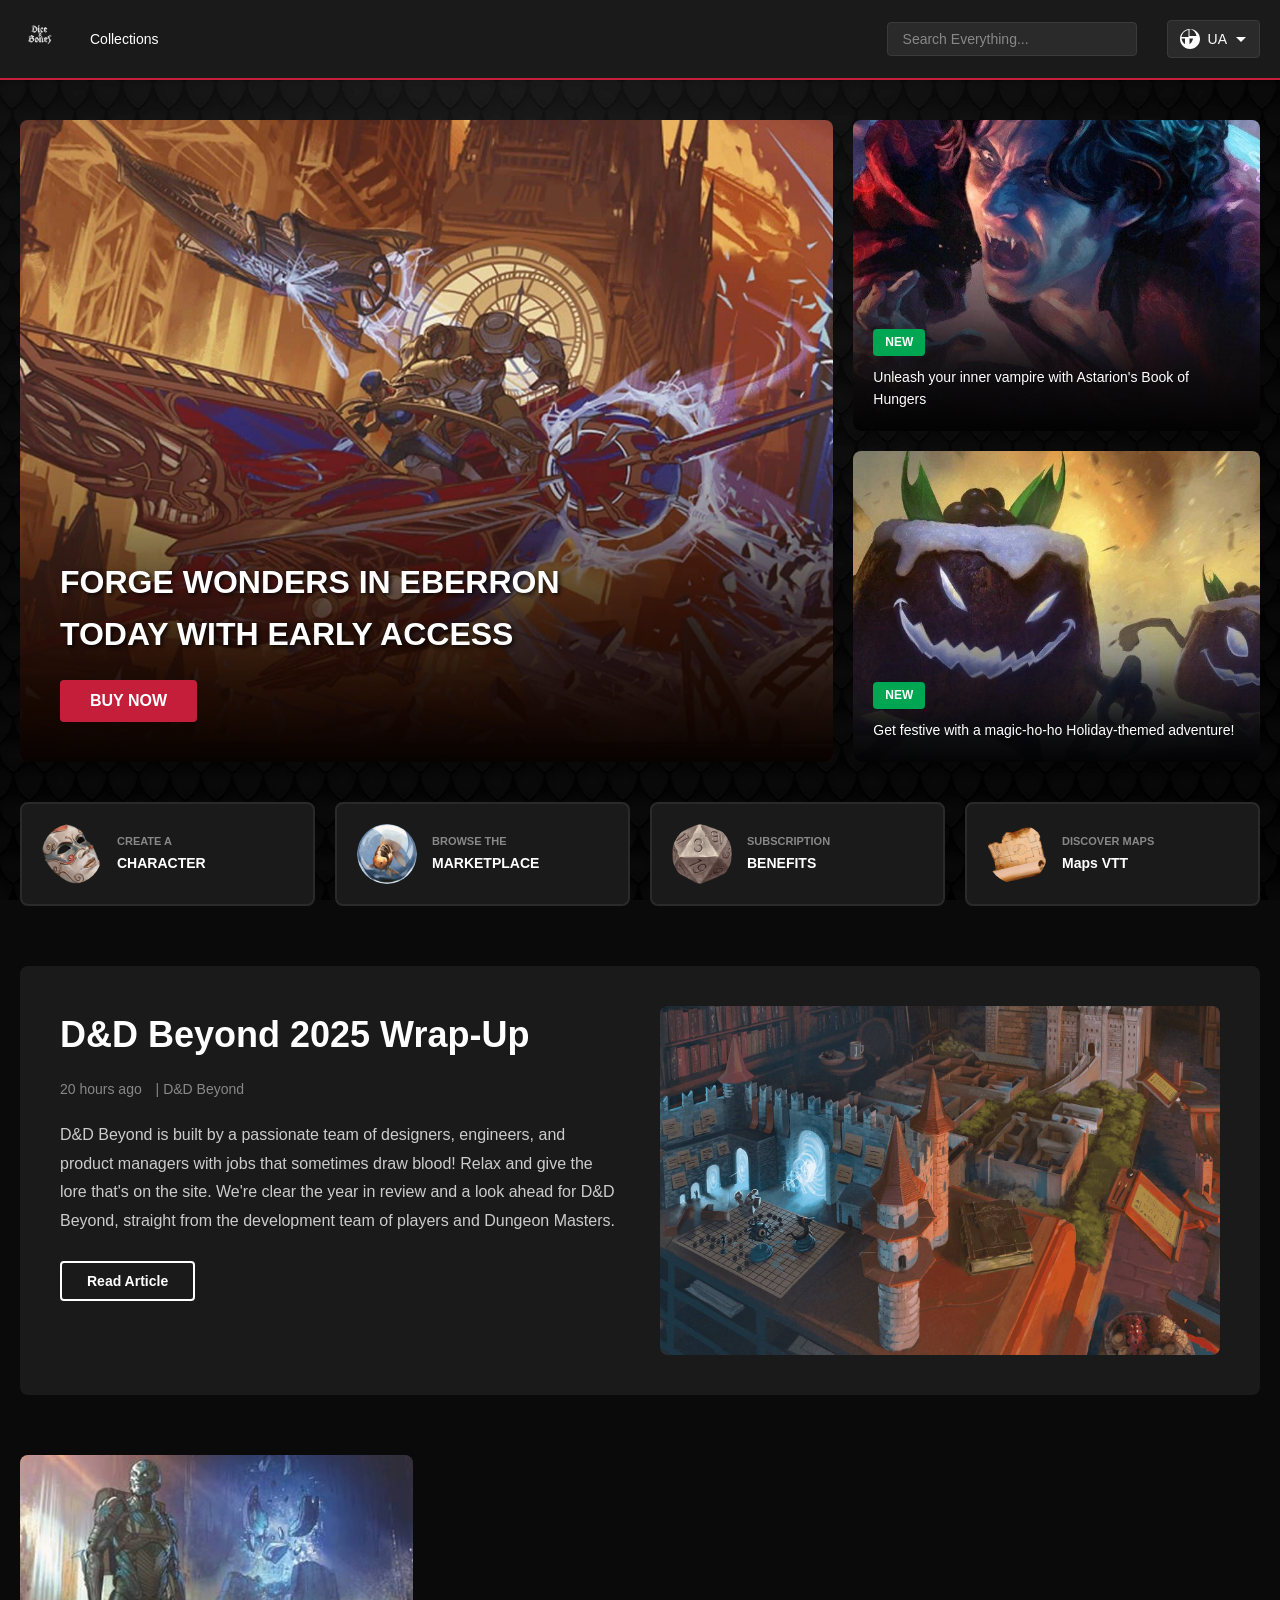
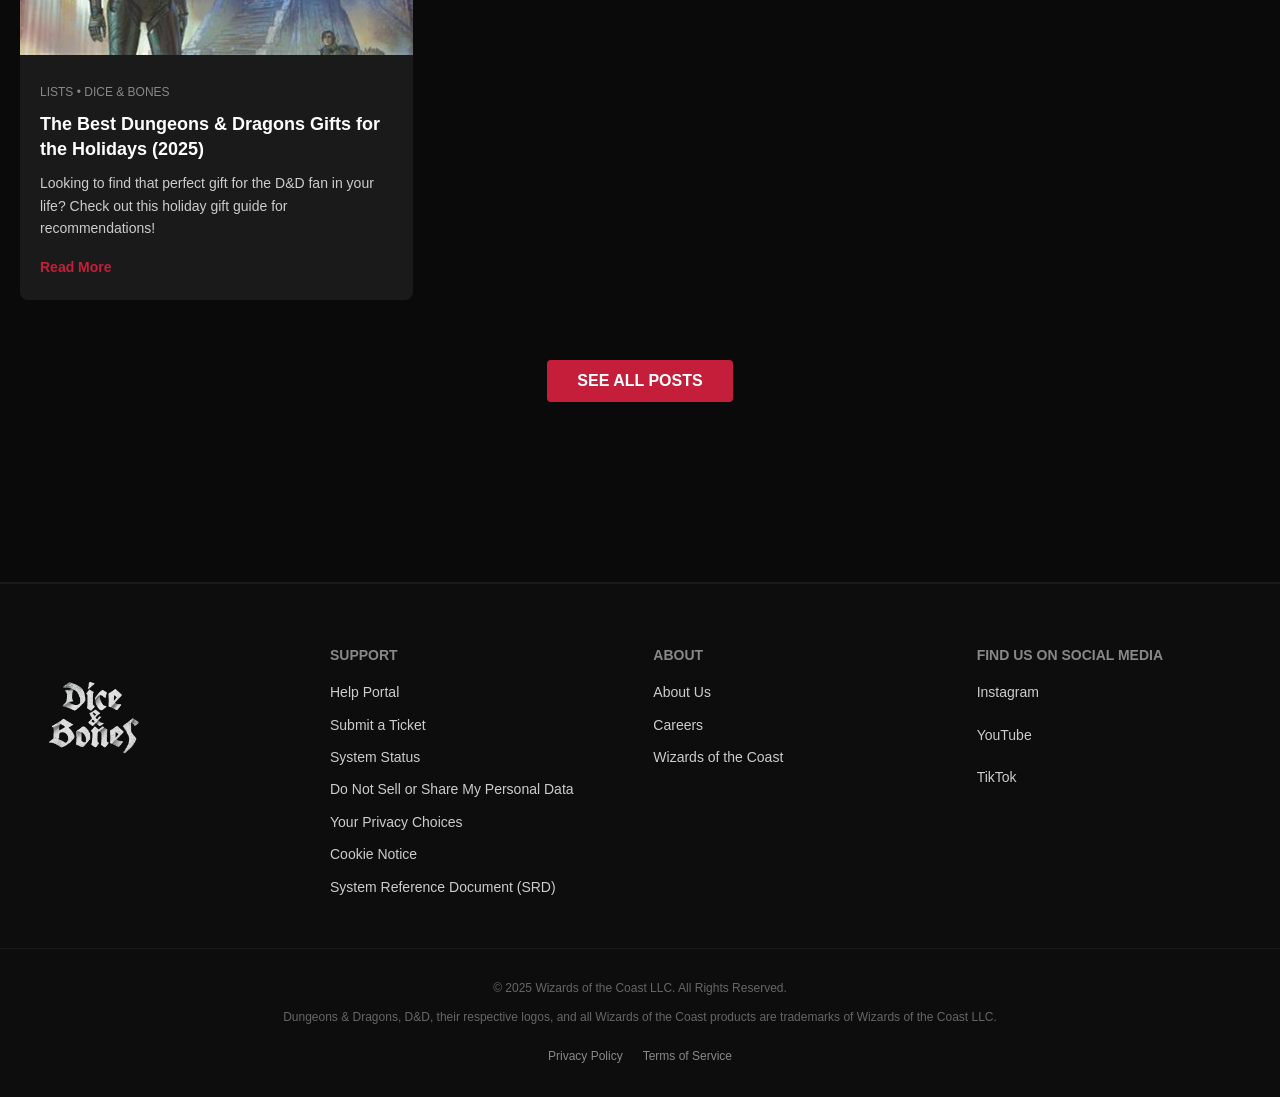
==== mysite/Dice & Bones/index.html @ cb6c5e2e "open_my_sites" ====
<!DOCTYPE html>
<html lang="uk">
<head>
    <meta charset="UTF-8">
    <meta name="viewport" content="width=device-width, initial-scale=1.0">
    <title>D&D Beyond - Dungeons & Dragons</title>
    <link rel="stylesheet" href="styles.css">
    <script src="data.js" defer></script>
</head>
<body>
    <header class="header">
        <div class="header-content">
            <div class="logo">
                <img src="assets/Dice & Bones Logo.webp" alt="D&D Logo">
            </div>
            <nav class="nav">
                <a href="#">Collections</a>

            </nav>
            <div class="search-bar">
                <input type="text" placeholder="Search Everything...">
            </div>
            <div class="language-selector">
                <button class="lang-btn" id="langBtn">
                    <svg width="20" height="20" viewBox="0 0 20 20" fill="currentColor">
                        <path d="M10 0C4.477 0 0 4.477 0 10s4.477 10 10 10 10-4.477 10-10S15.523 0 10 0zM8.5 16.5c-3.59-.5-6.5-3.41-7-7h3.5v7zm0-8.5H1.5c.5-3.59 3.41-6.5 7-7v7zm1 8.5v-7h3.5c-.5 3.59-3.41 6.5-7 7zm0-16.5c3.59.5 6.5 3.41 7 7H9.5V0z"/>
                    </svg>
                    <span id="currentLang">UA</span>
                    <svg width="12" height="12" viewBox="0 0 12 12" fill="currentColor" class="arrow">
                        <path d="M6 9L1 4h10z"/>
                    </svg>
                </button>
                <div class="lang-dropdown" id="langDropdown">
                    <a href="#" data-lang="ua">🇺🇦 Українська</a>
                    <a href="#" data-lang="en">🇬🇧 English</a>
                    <a href="#" data-lang="pl">🇵🇱 Polski</a>
                </div>
            </div>
        </div>
    </header>

    <main class="main-content">
        <!-- Hero Section -->
        <section class="hero-section">
            <div class="hero-main">
                <img src="assets/Eberron.webp" alt="Eberron">
                <div class="hero-overlay">
                    <h2>FORGE WONDERS IN EBERRON<br>TODAY WITH EARLY ACCESS</h2>
                    <button class="btn-primary">BUY NOW</button>
                </div>
            </div>
            <div class="hero-side">
                <div class="hero-card">
                    <img src="assets/Vampire.webp" alt="Vampire">
                    <div class="card-overlay">
                        <span class="badge">NEW</span>
                        <p>Unleash your inner vampire with Astarion's Book of Hungers</p>
                    </div>
                </div>
                <div class="hero-card">
                    <img src="assets/Holiday.webp" alt="Holiday">
                    <div class="card-overlay">
                        <span class="badge">NEW</span>
                        <p>Get festive with a magic-ho-ho Holiday-themed adventure!</p>
                    </div>
                </div>
            </div>
        </section>

        <!-- Quick Actions -->
        <section class="quick-actions">
            <div class="action-card">
                <img src="assets/mask.png" alt="Create">
                <div>
                    <h4>CREATE A</h4>
                    <p>CHARACTER</p>
                </div>
            </div>
            <div class="action-card">
                <img src="assets/bowl.png" alt="Browse">
                <div>
                    <h4>BROWSE THE</h4>
                    <p>MARKETPLACE</p>
                </div>
            </div>
            <div class="action-card">
                <img src="assets/dice.png" alt="Subscribe">
                <div>
                    <h4>SUBSCRIPTION</h4>
                    <p>BENEFITS</p>
                </div>
            </div>
            <div class="action-card">
                <img src="assets/map.png" alt="Maps">
                <div>
                    <h4>DISCOVER MAPS</h4>
                    <p>Maps VTT</p>
                </div>
            </div>
        </section>

        <!-- Featured Article -->
        <section class="featured-article">
            <div class="article-content">
                <h2>D&D Beyond 2025 Wrap-Up</h2>
                <p class="article-meta"><span class="date">20 hours ago</span> | <span class="author">D&D Beyond</span></p>
                <p class="article-text">D&D Beyond is built by a passionate team of designers, engineers, and product managers with jobs that sometimes draw blood! Relax and give the lore that's on the site. We're clear the year in review and a look ahead for D&D Beyond, straight from the development team of players and Dungeon Masters.</p>
                <button class="btn-secondary">Read Article</button>
            </div>
            <div class="article-image">
                <img src="assets/table.jpg" alt="D&D 2025">
            </div>
        </section>

        <!-- Article Grid -->
        <section class="articles-grid" id="articlesGrid">
            <!-- Articles will be dynamically loaded from data.js -->
        </section>

        <!-- See All Posts Button -->
        <div class="see-all-container">
            <button class="btn-primary">SEE ALL POSTS</button>
        </div>

    </main>

    <footer class="footer">
        <div class="footer-content">
            <div class="footer-logo">
                <img src="assets/Dice & Bones Logo.webp" alt="Logo">
            </div>
            <div class="footer-links">
                <div class="footer-column">
                    <h4>SUPPORT</h4>
                    <a href="#">Help Portal</a>
                    <a href="#">Submit a Ticket</a>
                    <a href="#">System Status</a>
                    <a href="#">Do Not Sell or Share My Personal Data</a>
                    <a href="#">Your Privacy Choices</a>
                    <a href="#">Cookie Notice</a>
                    <a href="#">System Reference Document (SRD)</a>
                </div>
                <div class="footer-column">
                    <h4>ABOUT</h4>
                    <a href="#">About Us</a>
                    <a href="#">Careers</a>
                    <a href="#">Wizards of the Coast</a>
                </div>
                <div class="footer-column">
                    <h4>FIND US ON SOCIAL MEDIA</h4>
                    <div class="social-links">
                        <a href="#">Instagram</a>
                        <a href="#">YouTube</a>
                        <a href="#">TikTok</a>
                    </div>
                </div>
            </div>
        </div>
        <div class="footer-bottom">
            <p>© 2025 Wizards of the Coast LLC. All Rights Reserved.</p>
            <p>Dungeons & Dragons, D&D, their respective logos, and all Wizards of the Coast products are trademarks of Wizards of the Coast LLC.</p>
            <div class="footer-legal">
                <a href="#">Privacy Policy</a>
                <a href="#">Terms of Service</a>
            </div>
        </div>
    </footer>

    <script>
        // Load articles from data.js
        function loadArticles() {
            const articlesGrid = document.getElementById('articlesGrid');
            
            articlesData.forEach(article => {
                const articleCard = document.createElement('article');
                articleCard.className = 'article-card';
                
                articleCard.innerHTML = `
                    <img src="${article.image}" alt="${article.title}">
                    <div class="article-info">
                        <span class="category">${article.category}</span>
                        <h3>${article.title}</h3>
                        <p>${article.description}</p>
                        <a href="${article.link}" class="read-more">Read More</a>
                    </div>
                `;
                
                articlesGrid.appendChild(articleCard);
            });
        }

        // Load articles when page is ready
        document.addEventListener('DOMContentLoaded', loadArticles);

        // Language selector functionality
        const langBtn = document.getElementById('langBtn');
        const langDropdown = document.getElementById('langDropdown');
        const currentLang = document.getElementById('currentLang');

        langBtn.addEventListener('click', function(e) {
            e.stopPropagation();
            langDropdown.classList.toggle('show');
            langBtn.classList.toggle('active');
        });

        // Close dropdown when clicking outside
        document.addEventListener('click', function() {
            if (langDropdown.classList.contains('show')) {
                langDropdown.classList.remove('show');
                langBtn.classList.remove('active');
            }
        });

        // Language selection
        const langLinks = langDropdown.querySelectorAll('a');
        langLinks.forEach(link => {
            link.addEventListener('click', function(e) {
                e.preventDefault();
                const lang = this.getAttribute('data-lang').toUpperCase();
                currentLang.textContent = lang;
                langDropdown.classList.remove('show');
                langBtn.classList.remove('active');
            });
        });
    </script>
</body>
</html>
---- mysite/Dice & Bones/styles.css ----
* {
    margin: 0;
    padding: 0;
    box-sizing: border-box;
}

body {
    font-family: 'Segoe UI', Tahoma, Geneva, Verdana, sans-serif;
    background-color: #0a0a0a;
    background-image: url('assets/phb-launch-background.webp');
    background-size: cover;
    background-position: center;
    background-attachment: fixed;
    background-repeat: no-repeat;
    color: #ffffff;
    line-height: 1.6;
}

/* Header */
.header {
    background-color: #1a1a1a;
    border-bottom: 2px solid #c41e3a;
    padding: 15px 0;
    position: sticky;
    top: 0;
    z-index: 1000;
}

.header-content {
    max-width: 1400px;
    margin: 0 auto;
    padding: 0 20px;
    display: flex;
    align-items: center;
    gap: 30px;
}

.logo img {
    height: 40px;
}

.nav {
    display: flex;
    gap: 25px;
    flex: 1;
}

.nav a {
    color: #ffffff;
    text-decoration: none;
    font-size: 14px;
    font-weight: 500;
    transition: color 0.3s;
}

.nav a:hover {
    color: #c41e3a;
}

.search-bar {
    flex: 0 0 250px;
}

.search-bar input {
    width: 100%;
    padding: 8px 15px;
    background-color: #2a2a2a;
    border: 1px solid #3a3a3a;
    border-radius: 4px;
    color: #ffffff;
    font-size: 14px;
}

.search-bar input::placeholder {
    color: #888;
}

/* Language Selector */
.language-selector {
    position: relative;
}

.lang-btn {
    display: flex;
    align-items: center;
    gap: 8px;
    background-color: #2a2a2a;
    border: 1px solid #3a3a3a;
    border-radius: 4px;
    padding: 8px 12px;
    color: #ffffff;
    cursor: pointer;
    font-size: 14px;
    transition: all 0.3s;
}

.lang-btn:hover {
    background-color: #3a3a3a;
    border-color: #c41e3a;
}

.lang-btn .arrow {
    transition: transform 0.3s;
}

.lang-btn.active .arrow {
    transform: rotate(180deg);
}

.lang-dropdown {
    position: absolute;
    top: calc(100% + 5px);
    right: 0;
    background-color: #1a1a1a;
    border: 1px solid #3a3a3a;
    border-radius: 4px;
    min-width: 180px;
    box-shadow: 0 4px 12px rgba(0, 0, 0, 0.5);
    opacity: 0;
    visibility: hidden;
    transform: translateY(-10px);
    transition: all 0.3s;
    z-index: 1001;
}

.lang-dropdown.show {
    opacity: 1;
    visibility: visible;
    transform: translateY(0);
}

.lang-dropdown a {
    display: block;
    padding: 12px 16px;
    color: #ffffff;
    text-decoration: none;
    font-size: 14px;
    transition: background-color 0.3s;
}

.lang-dropdown a:hover {
    background-color: #2a2a2a;
}

.lang-dropdown a:first-child {
    border-radius: 4px 4px 0 0;
}

.lang-dropdown a:last-child {
    border-radius: 0 0 4px 4px;
}

/* Main Content */
.main-content {
    max-width: 1400px;
    margin: 0 auto;
    padding: 40px 20px;
}

/* Hero Section */
.hero-section {
    display: grid;
    grid-template-columns: 2fr 1fr;
    gap: 20px;
    margin-bottom: 40px;
}

.hero-main {
    position: relative;
    overflow: hidden;
    border-radius: 8px;
}

.hero-main img {
    width: 100%;
    height: 100%;
    object-fit: cover;
}

.hero-overlay {
    position: absolute;
    bottom: 0;
    left: 0;
    right: 0;
    padding: 40px;
    background: linear-gradient(to top, rgba(0,0,0,0.9), transparent);
}

.hero-overlay h2 {
    font-size: 32px;
    font-weight: bold;
    margin-bottom: 20px;
    text-shadow: 2px 2px 4px rgba(0,0,0,0.8);
}

.btn-primary {
    background-color: #c41e3a;
    color: #ffffff;
    padding: 12px 30px;
    border: none;
    border-radius: 4px;
    font-size: 16px;
    font-weight: bold;
    cursor: pointer;
    transition: background-color 0.3s;
}

.btn-primary:hover {
    background-color: #a01828;
}

.btn-secondary {
    background-color: transparent;
    color: #ffffff;
    padding: 10px 25px;
    border: 2px solid #ffffff;
    border-radius: 4px;
    font-size: 14px;
    font-weight: bold;
    cursor: pointer;
    transition: all 0.3s;
}

.btn-secondary:hover {
    background-color: #ffffff;
    color: #000000;
}

.hero-side {
    display: flex;
    flex-direction: column;
    gap: 20px;
}

.hero-card {
    position: relative;
    overflow: hidden;
    border-radius: 8px;
    flex: 1;
}

.hero-card img {
    width: 100%;
    height: 100%;
    object-fit: cover;
}

.card-overlay {
    position: absolute;
    bottom: 0;
    left: 0;
    right: 0;
    padding: 20px;
    background: linear-gradient(to top, rgba(0,0,0,0.9), transparent);
}

.badge {
    display: inline-block;
    background-color: #00a651;
    color: #ffffff;
    padding: 4px 12px;
    border-radius: 4px;
    font-size: 12px;
    font-weight: bold;
    margin-bottom: 10px;
}

.card-overlay p {
    font-size: 14px;
    font-weight: 500;
}

/* Quick Actions */
.quick-actions {
    display: grid;
    grid-template-columns: repeat(4, 1fr);
    gap: 20px;
    margin-bottom: 60px;
}

.action-card {
    background-color: #1a1a1a;
    padding: 20px;
    border-radius: 8px;
    display: flex;
    align-items: center;
    gap: 15px;
    cursor: pointer;
    transition: background-color 0.3s;
    border: 2px solid #2a2a2a;
}

.action-card:hover {
    background-color: #2a2a2a;
    border-color: #c41e3a;
}

.action-card img {
    width: 60px;
    height: 60px;
    border-radius: 50%;
}

.action-card h4 {
    font-size: 11px;
    color: #888;
    margin-bottom: 2px;
}

.action-card p {
    font-size: 14px;
    font-weight: bold;
}

/* Featured Article */
.featured-article {
    display: grid;
    grid-template-columns: 1fr 1fr;
    gap: 40px;
    margin-bottom: 60px;
    background-color: #1a1a1a;
    padding: 40px;
    border-radius: 8px;
}

.article-content h2 {
    font-size: 36px;
    margin-bottom: 15px;
}

.article-meta {
    color: #888;
    font-size: 14px;
    margin-bottom: 20px;
}

.article-meta .date,
.article-meta .author {
    margin-right: 10px;
}

.article-text {
    font-size: 16px;
    line-height: 1.8;
    margin-bottom: 25px;
    color: #cccccc;
}

.article-image img {
    width: 100%;
    height: 100%;
    object-fit: cover;
    border-radius: 8px;
}

/* Articles Grid */
.articles-grid {
    display: grid;
    grid-template-columns: repeat(3, 1fr);
    gap: 30px;
    margin-bottom: 40px;
}

.article-card {
    background-color: #1a1a1a;
    border-radius: 8px;
    overflow: hidden;
    transition: transform 0.3s;
}

.article-card:hover {
    transform: translateY(-5px);
}

.article-card img {
    width: 100%;
    height: 200px;
    object-fit: cover;
}

.article-info {
    padding: 20px;
}

.category {
    color: #888;
    font-size: 12px;
    text-transform: uppercase;
    margin-bottom: 10px;
    display: block;
}

.article-info h3 {
    font-size: 18px;
    margin-bottom: 10px;
    line-height: 1.4;
}

.article-info p {
    font-size: 14px;
    color: #cccccc;
    margin-bottom: 15px;
    line-height: 1.6;
}

.read-more {
    color: #c41e3a;
    text-decoration: none;
    font-weight: bold;
    font-size: 14px;
    transition: color 0.3s;
}

.read-more:hover {
    color: #a01828;
}

/* See All Container */
.see-all-container {
    text-align: center;
    margin: 60px 0;
}

.bottom-actions {
    margin-top: 60px;
}

/* Footer */
.footer {
    background-color: #0d0d0d;
    border-top: 2px solid #1a1a1a;
    padding: 60px 0 30px;
    margin-top: 80px;
}

.footer-content {
    max-width: 1400px;
    margin: 0 auto;
    padding: 0 20px;
    display: grid;
    grid-template-columns: 250px 1fr;
    gap: 60px;
    margin-bottom: 40px;
}

.footer-logo img {
    width: 150px;
}

.footer-links {
    display: grid;
    grid-template-columns: repeat(3, 1fr);
    gap: 40px;
}

.footer-column h4 {
    font-size: 14px;
    margin-bottom: 15px;
    color: #888;
}

.footer-column a {
    display: block;
    color: #cccccc;
    text-decoration: none;
    font-size: 14px;
    margin-bottom: 10px;
    transition: color 0.3s;
}

.footer-column a:hover {
    color: #c41e3a;
}

.social-links,
.app-links {
    display: flex;
    flex-direction: column;
    gap: 10px;
}

.footer-bottom {
    max-width: 1400px;
    margin: 0 auto;
    padding: 30px 20px 0;
    border-top: 1px solid #1a1a1a;
    text-align: center;
    color: #666;
    font-size: 12px;
}

.footer-bottom p {
    margin-bottom: 10px;
}

.footer-legal {
    margin-top: 20px;
    display: flex;
    justify-content: center;
    gap: 20px;
}

.footer-legal a {
    color: #888;
    text-decoration: none;
    transition: color 0.3s;
}

.footer-legal a:hover {
    color: #c41e3a;
}

/* Responsive Design */
@media (max-width: 1200px) {
    .articles-grid {
        grid-template-columns: repeat(2, 1fr);
    }
}

@media (max-width: 768px) {
    .hero-section {
        grid-template-columns: 1fr;
    }
    
    .quick-actions {
        grid-template-columns: repeat(2, 1fr);
    }
    
    .featured-article {
        grid-template-columns: 1fr;
    }
    
    .articles-grid {
        grid-template-columns: 1fr;
    }
    
    .footer-content {
        grid-template-columns: 1fr;
    }
    
    .footer-links {
        grid-template-columns: 1fr;
    }
    
    .nav {
        flex-wrap: wrap;
        gap: 15px;
    }
}
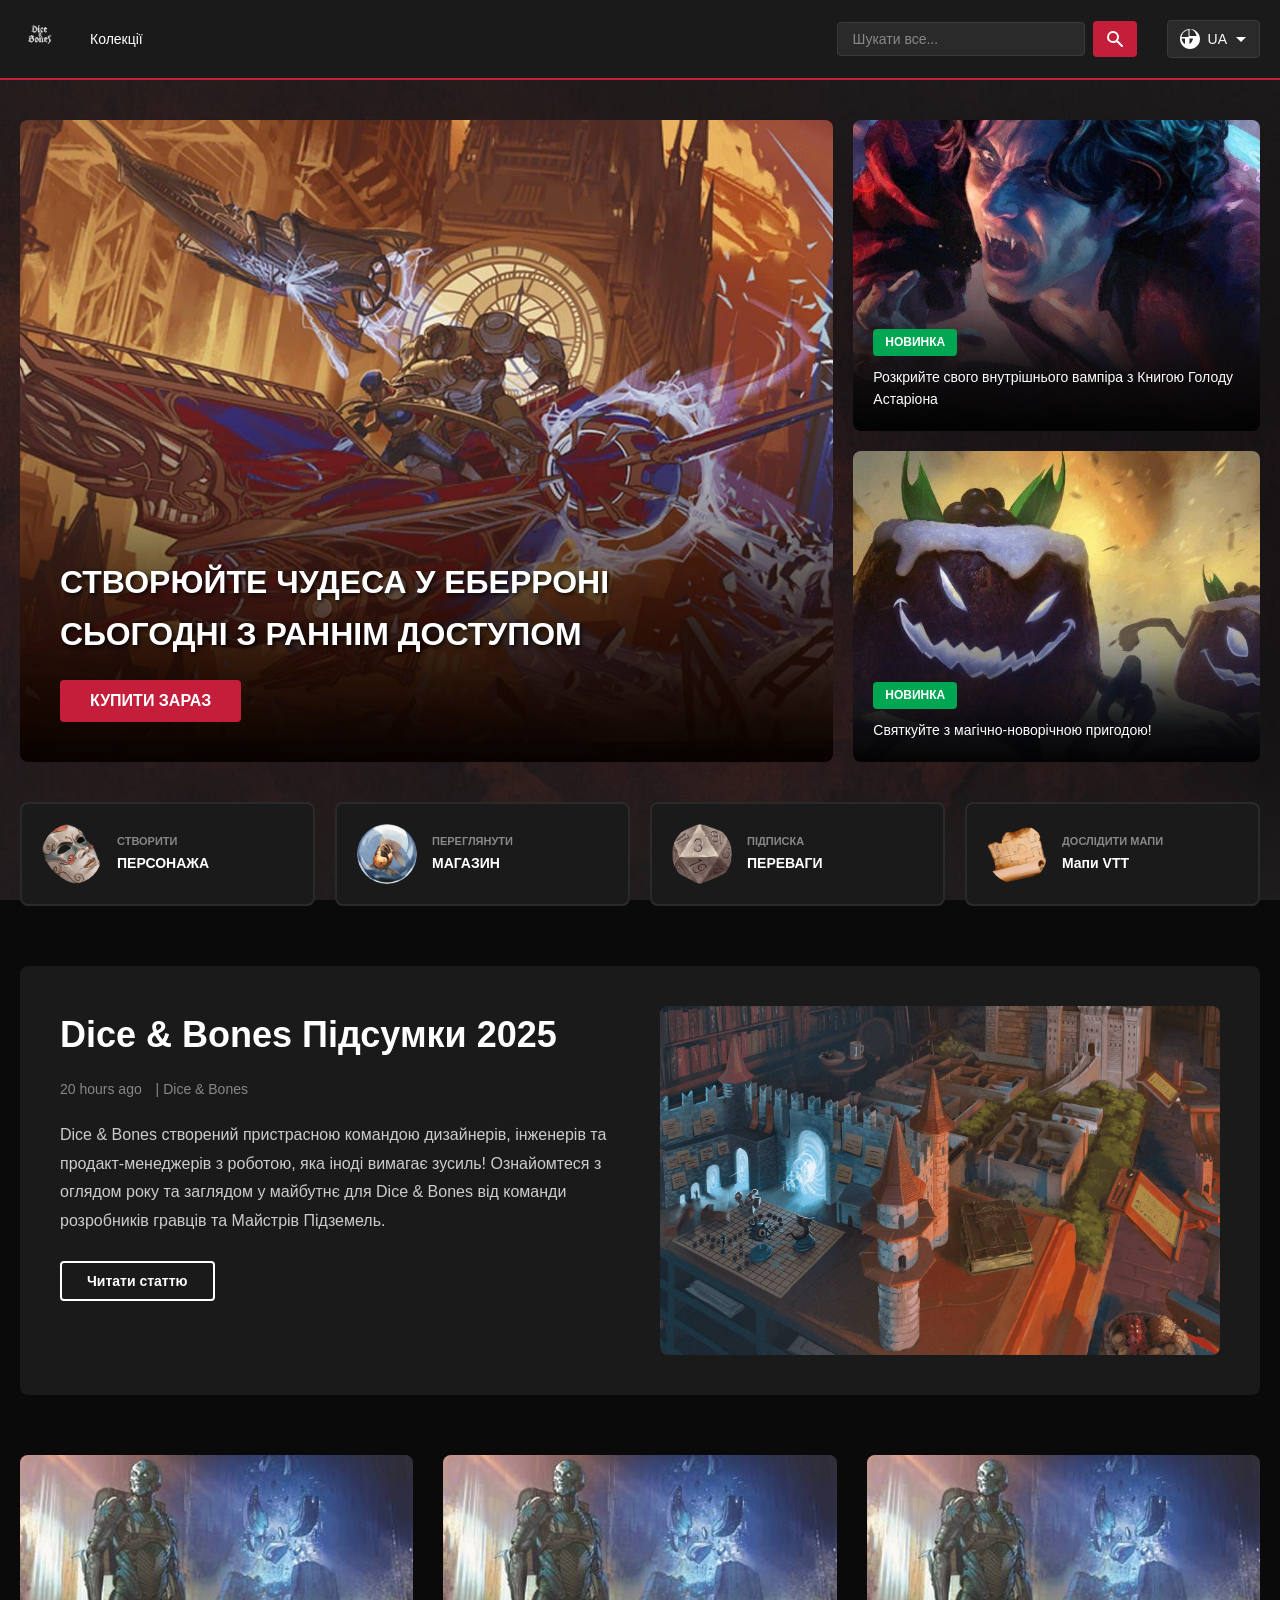
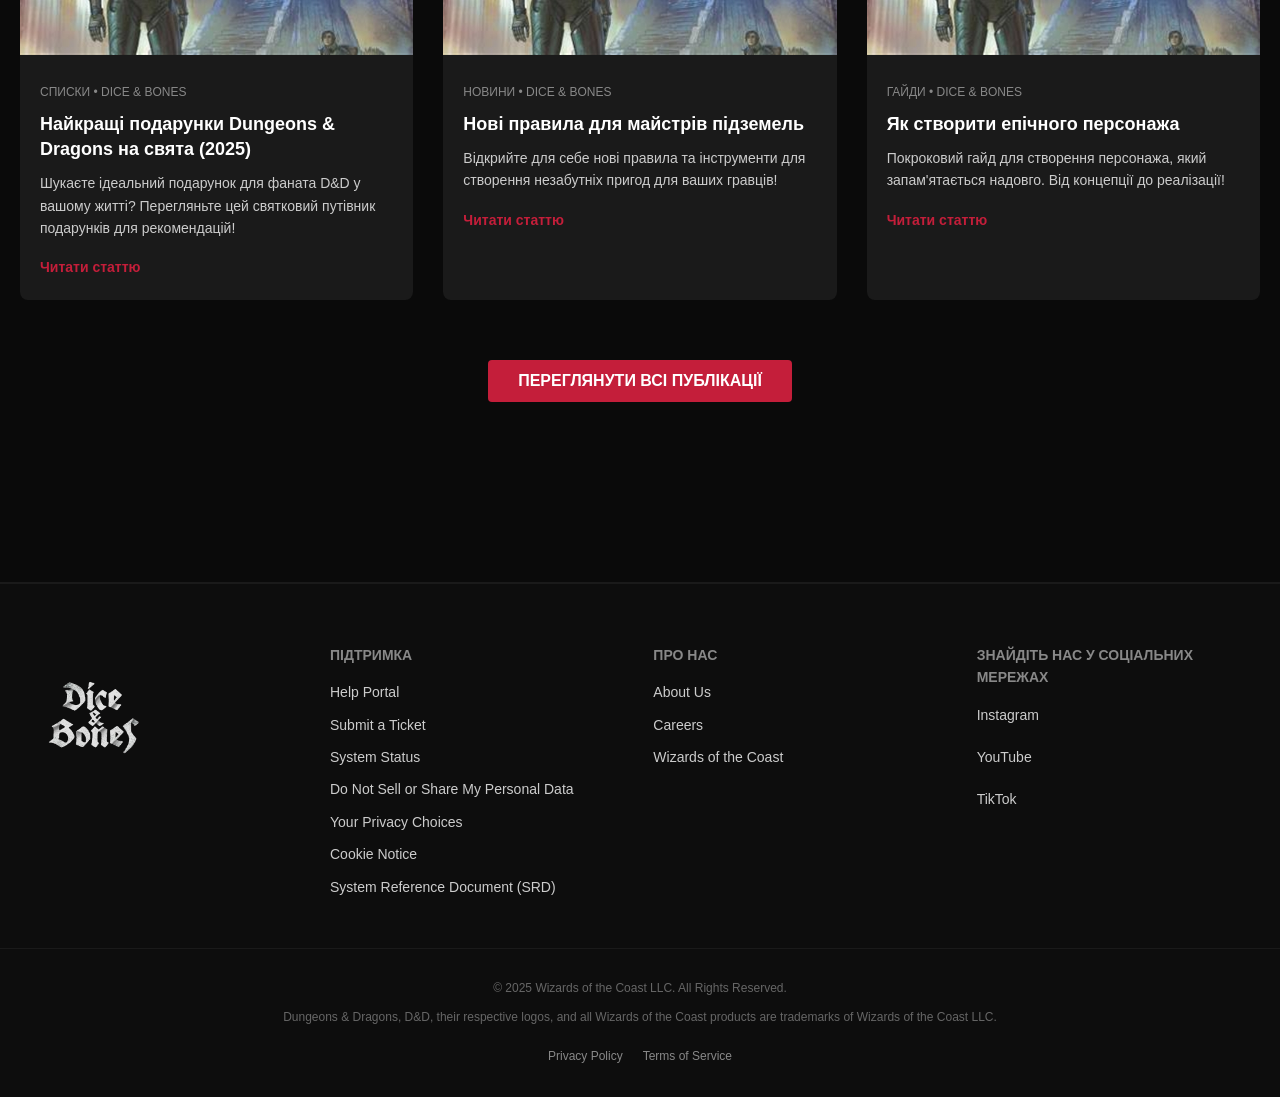
==== commit f4c7cfae: "UP" ====
--- a/mysite/Dice & Bones/index.html
+++ b/mysite/Dice & Bones/index.html
@@ -3,7 +3,7 @@
 <head>
     <meta charset="UTF-8">
     <meta name="viewport" content="width=device-width, initial-scale=1.0">
-    <title>D&D Beyond - Dungeons & Dragons</title>
+    <title>Dice & Bones - Dungeons & Dragons</title>
     <link rel="stylesheet" href="styles.css">
     <script src="data.js" defer></script>
 </head>
@@ -14,11 +14,15 @@
                 <img src="assets/Dice & Bones Logo.webp" alt="D&D Logo">
             </div>
             <nav class="nav">
-                <a href="#">Collections</a>
-
+                <a href="#" id="collectionsLink">Collections</a>
             </nav>
             <div class="search-bar">
-                <input type="text" placeholder="Search Everything...">
+                <input type="text" id="searchInput" placeholder="Search Everything...">
+                <button id="searchBtn" class="search-btn">
+                    <svg width="20" height="20" viewBox="0 0 20 20" fill="currentColor">
+                        <path d="M8 4a4 4 0 100 8 4 4 0 000-8zM2 8a6 6 0 1110.89 3.476l4.817 4.817a1 1 0 01-1.414 1.414l-4.816-4.816A6 6 0 012 8z"/>
+                    </svg>
+                </button>
             </div>
             <div class="language-selector">
                 <button class="lang-btn" id="langBtn">
@@ -45,23 +49,23 @@
             <div class="hero-main">
                 <img src="assets/Eberron.webp" alt="Eberron">
                 <div class="hero-overlay">
-                    <h2>FORGE WONDERS IN EBERRON<br>TODAY WITH EARLY ACCESS</h2>
-                    <button class="btn-primary">BUY NOW</button>
+                    <h2 id="heroTitle">FORGE WONDERS IN EBERRON<br>TODAY WITH EARLY ACCESS</h2>
+                    <button class="btn-primary" id="buyNowBtn">BUY NOW</button>
                 </div>
             </div>
             <div class="hero-side">
                 <div class="hero-card">
                     <img src="assets/Vampire.webp" alt="Vampire">
                     <div class="card-overlay">
-                        <span class="badge">NEW</span>
-                        <p>Unleash your inner vampire with Astarion's Book of Hungers</p>
+                        <span class="badge" id="newBadge1">NEW</span>
+                        <p id="vampireDesc">Unleash your inner vampire with Astarion's Book of Hungers</p>
                     </div>
                 </div>
                 <div class="hero-card">
                     <img src="assets/Holiday.webp" alt="Holiday">
                     <div class="card-overlay">
-                        <span class="badge">NEW</span>
-                        <p>Get festive with a magic-ho-ho Holiday-themed adventure!</p>
+                        <span class="badge" id="newBadge2">NEW</span>
+                        <p id="holidayDesc">Get festive with a magic-ho-ho Holiday-themed adventure!</p>
                     </div>
                 </div>
             </div>
@@ -72,29 +76,29 @@
             <div class="action-card">
                 <img src="assets/mask.png" alt="Create">
                 <div>
-                    <h4>CREATE A</h4>
-                    <p>CHARACTER</p>
+                    <h4 id="createCharacterTitle">CREATE A</h4>
+                    <p id="characterText">CHARACTER</p>
                 </div>
             </div>
             <div class="action-card">
                 <img src="assets/bowl.png" alt="Browse">
                 <div>
-                    <h4>BROWSE THE</h4>
-                    <p>MARKETPLACE</p>
+                    <h4 id="browseMarketTitle">BROWSE THE</h4>
+                    <p id="marketplaceText">MARKETPLACE</p>
                 </div>
             </div>
             <div class="action-card">
                 <img src="assets/dice.png" alt="Subscribe">
                 <div>
-                    <h4>SUBSCRIPTION</h4>
-                    <p>BENEFITS</p>
+                    <h4 id="subscriptionTitle">SUBSCRIPTION</h4>
+                    <p id="benefitsText">BENEFITS</p>
                 </div>
             </div>
             <div class="action-card">
                 <img src="assets/map.png" alt="Maps">
                 <div>
-                    <h4>DISCOVER MAPS</h4>
-                    <p>Maps VTT</p>
+                    <h4 id="discoverMapsTitle">DISCOVER MAPS</h4>
+                    <p id="mapsVTTText">Maps VTT</p>
                 </div>
             </div>
         </section>
@@ -102,10 +106,10 @@
         <!-- Featured Article -->
         <section class="featured-article">
             <div class="article-content">
-                <h2>D&D Beyond 2025 Wrap-Up</h2>
-                <p class="article-meta"><span class="date">20 hours ago</span> | <span class="author">D&D Beyond</span></p>
-                <p class="article-text">D&D Beyond is built by a passionate team of designers, engineers, and product managers with jobs that sometimes draw blood! Relax and give the lore that's on the site. We're clear the year in review and a look ahead for D&D Beyond, straight from the development team of players and Dungeon Masters.</p>
-                <button class="btn-secondary">Read Article</button>
+                <h2 id="wrapUpTitle">Dice & Bones 2025 Wrap-Up</h2>
+                <p class="article-meta"><span class="date">20 hours ago</span> | <span class="author">Dice & Bones</span></p>
+                <p class="article-text" id="wrapUpText">Dice & Bones is built by a passionate team of designers, engineers, and product managers with jobs that sometimes draw blood! Relax and give the lore that's on the site. We're clear the year in review and a look ahead for Dice & Bones, straight from the development team of players and Dungeon Masters.</p>
+                <button class="btn-secondary" id="readArticleBtn">Read Article</button>
             </div>
             <div class="article-image">
                 <img src="assets/table.jpg" alt="D&D 2025">
@@ -119,7 +123,7 @@
 
         <!-- See All Posts Button -->
         <div class="see-all-container">
-            <button class="btn-primary">SEE ALL POSTS</button>
+            <button class="btn-primary" id="seeAllPostsBtn">SEE ALL POSTS</button>
         </div>
 
     </main>
@@ -131,7 +135,7 @@
             </div>
             <div class="footer-links">
                 <div class="footer-column">
-                    <h4>SUPPORT</h4>
+                    <h4 id="supportTitle">SUPPORT</h4>
                     <a href="#">Help Portal</a>
                     <a href="#">Submit a Ticket</a>
                     <a href="#">System Status</a>
@@ -141,13 +145,13 @@
                     <a href="#">System Reference Document (SRD)</a>
                 </div>
                 <div class="footer-column">
-                    <h4>ABOUT</h4>
+                    <h4 id="aboutTitle">ABOUT</h4>
                     <a href="#">About Us</a>
                     <a href="#">Careers</a>
                     <a href="#">Wizards of the Coast</a>
                 </div>
                 <div class="footer-column">
-                    <h4>FIND US ON SOCIAL MEDIA</h4>
+                    <h4 id="socialTitle">FIND US ON SOCIAL MEDIA</h4>
                     <div class="social-links">
                         <a href="#">Instagram</a>
                         <a href="#">YouTube</a>
@@ -166,36 +170,224 @@
         </div>
     </footer>
 
+    <!-- Article Modal -->
+    <div id="articleModal" class="article-modal">
+        <div class="article-modal-content">
+            <span class="close-article-modal" id="closeArticleModal">&times;</span>
+            <img id="modalArticleImage" src="" alt="" class="modal-article-image">
+            <span id="modalArticleCategory" class="modal-article-category"></span>
+            <h2 id="modalArticleTitle"></h2>
+            <div id="modalArticleContent" class="modal-article-text"></div>
+        </div>
+    </div>
+
     <script>
+        // Current language and search state
+        let allArticles = [];
+        let filteredArticles = [];
+        let isSearching = false;
+
+        // Update page text based on language
+        function updateLanguage(lang) {
+            currentLanguage = lang;
+            localStorage.setItem('language', lang);
+            
+            const t = translations[lang];
+            
+            // Update navigation and search
+            document.getElementById('searchInput').placeholder = t.searchPlaceholder;
+            document.getElementById('collectionsLink').textContent = t.collections;
+            
+            // Update hero section
+            document.getElementById('heroTitle').innerHTML = t.heroTitle;
+            document.getElementById('buyNowBtn').textContent = t.buyNow;
+            document.getElementById('newBadge1').textContent = t.newBadge;
+            document.getElementById('newBadge2').textContent = t.newBadge;
+            document.getElementById('vampireDesc').textContent = t.vampireDesc;
+            document.getElementById('holidayDesc').textContent = t.holidayDesc;
+            
+            // Update quick actions
+            document.getElementById('createCharacterTitle').textContent = t.createCharacter;
+            document.getElementById('characterText').textContent = t.character;
+            document.getElementById('browseMarketTitle').textContent = t.browseMarket;
+            document.getElementById('marketplaceText').textContent = t.marketplace;
+            document.getElementById('subscriptionTitle').textContent = t.subscription;
+            document.getElementById('benefitsText').textContent = t.benefits;
+            document.getElementById('discoverMapsTitle').textContent = t.discoverMaps;
+            document.getElementById('mapsVTTText').textContent = t.mapsVTT;
+            
+            // Update featured article
+            document.getElementById('wrapUpTitle').textContent = t.wrapUpTitle;
+            document.getElementById('wrapUpText').textContent = t.wrapUpText;
+            document.getElementById('readArticleBtn').textContent = t.readArticle;
+            document.getElementById('seeAllPostsBtn').textContent = t.seeAllPosts;
+            
+            // Update footer
+            document.getElementById('supportTitle').textContent = t.supportTitle;
+            document.getElementById('aboutTitle').textContent = t.aboutTitle;
+            document.getElementById('socialTitle').textContent = t.socialTitle;
+            
+            // Reload articles with new language
+            loadArticles();
+        }
+
         // Load articles from data.js
-        function loadArticles() {
+        function loadArticles(searchQuery = '') {
             const articlesGrid = document.getElementById('articlesGrid');
-            
-            articlesData.forEach(article => {
+            const seeAllBtn = document.getElementById('seeAllPostsBtn');
+            articlesGrid.innerHTML = '';
+            
+            let articlesToShow = articlesData;
+            
+            // Filter articles if searching
+            if (searchQuery) {
+                isSearching = true;
+                const query = searchQuery.toLowerCase();
+                articlesToShow = articlesData.filter(article => {
+                    const title = (article.title[currentLanguage] || article.title.en).toLowerCase();
+                    const desc = (article.description[currentLanguage] || article.description.en).toLowerCase();
+                    const cat = (article.category[currentLanguage] || article.category.en).toLowerCase();
+                    return title.includes(query) || desc.includes(query) || cat.includes(query);
+                });
+                
+                // Show search results message
+                if (articlesToShow.length === 0) {
+                    articlesGrid.innerHTML = `
+                        <div style="grid-column: 1 / -1; text-align: center; padding: 40px;">
+                            <h3>${translations[currentLanguage].noResults}</h3>
+                            <p style="color: #888; margin-top: 10px;">${translations[currentLanguage].searchResults} "${searchQuery}"</p>
+                        </div>
+                    `;
+                    seeAllBtn.style.display = 'none';
+                    return;
+                }
+            } else {
+                isSearching = false;
+                // Limit articles if not showing all
+                if (!showAllArticles) {
+                    articlesToShow = articlesData.slice(0, INITIAL_ARTICLES_COUNT);
+                }
+            }
+            
+            // Show/hide "See All" button
+            if (articlesData.length > INITIAL_ARTICLES_COUNT && !showAllArticles && !searchQuery) {
+                seeAllBtn.style.display = 'inline-block';
+            } else {
+                seeAllBtn.style.display = 'none';
+            }
+            
+            articlesToShow.forEach(article => {
                 const articleCard = document.createElement('article');
                 articleCard.className = 'article-card';
                 
+                const title = article.title[currentLanguage] || article.title.en;
+                const description = article.description[currentLanguage] || article.description.en;
+                const category = article.category[currentLanguage] || article.category.en;
+                
                 articleCard.innerHTML = `
-                    <img src="${article.image}" alt="${article.title}">
+                    <img src="${article.image}" alt="${title}">
                     <div class="article-info">
-                        <span class="category">${article.category}</span>
-                        <h3>${article.title}</h3>
-                        <p>${article.description}</p>
-                        <a href="${article.link}" class="read-more">Read More</a>
+                        <span class="category">${category}</span>
+                        <h3>${title}</h3>
+                        <p>${description}</p>
+                        <a href="#" class="read-more" data-article-id="${article.id}">${translations[currentLanguage].readArticle}</a>
                     </div>
                 `;
                 
                 articlesGrid.appendChild(articleCard);
             });
+            
+            // Add click handlers to read-more links
+            document.querySelectorAll('.read-more').forEach(link => {
+                link.addEventListener('click', function(e) {
+                    e.preventDefault();
+                    const articleId = parseInt(this.getAttribute('data-article-id'));
+                    showArticle(articleId);
+                });
+            });
         }
 
-        // Load articles when page is ready
-        document.addEventListener('DOMContentLoaded', loadArticles);
+        // Show article in modal
+        function showArticle(articleId) {
+            const article = articlesData.find(a => a.id === articleId);
+            if (!article) return;
+            
+            const modal = document.getElementById('articleModal');
+            const title = article.title[currentLanguage] || article.title.en;
+            const category = article.category[currentLanguage] || article.category.en;
+            const fullContent = article.fullContent[currentLanguage] || article.fullContent.en;
+            
+            document.getElementById('modalArticleImage').src = article.image;
+            document.getElementById('modalArticleImage').alt = title;
+            document.getElementById('modalArticleCategory').textContent = category;
+            document.getElementById('modalArticleTitle').textContent = title;
+            
+            // Format content with proper line breaks
+            const formattedContent = fullContent.replace(/\n/g, '<br><br>');
+            document.getElementById('modalArticleContent').innerHTML = formattedContent;
+            
+            modal.style.display = 'flex';
+        }
+
+        // Close article modal
+        function closeArticleModal() {
+            document.getElementById('articleModal').style.display = 'none';
+        }
+
+        document.getElementById('closeArticleModal').addEventListener('click', closeArticleModal);
+        
+        window.addEventListener('click', function(e) {
+            const modal = document.getElementById('articleModal');
+            if (e.target === modal) {
+                closeArticleModal();
+            }
+        });
+
+        // Search functionality
+        function performSearch() {
+            const searchInput = document.getElementById('searchInput');
+            const searchQuery = searchInput.value.trim();
+            loadArticles(searchQuery);
+        }
+
+        // Initialize page
+        document.addEventListener('DOMContentLoaded', function() {
+            // Set initial language
+            const savedLang = localStorage.getItem('language') || 'ua';
+            currentLanguage = savedLang;
+            document.getElementById('currentLang').textContent = savedLang.toUpperCase();
+            updateLanguage(savedLang);
+            
+            // Search button click
+            document.getElementById('searchBtn').addEventListener('click', performSearch);
+            
+            // Search on Enter key
+            document.getElementById('searchInput').addEventListener('keypress', function(e) {
+                if (e.key === 'Enter') {
+                    performSearch();
+                }
+            });
+            
+            // Clear search when input is empty
+            document.getElementById('searchInput').addEventListener('input', function(e) {
+                if (e.target.value === '') {
+                    loadArticles();
+                }
+            });
+            
+            // See All Posts button
+            document.getElementById('seeAllPostsBtn').addEventListener('click', function() {
+                showAllArticles = true;
+                loadArticles();
+                // Scroll to articles
+                document.getElementById('articlesGrid').scrollIntoView({ behavior: 'smooth', block: 'start' });
+            });
+        });
 
         // Language selector functionality
         const langBtn = document.getElementById('langBtn');
         const langDropdown = document.getElementById('langDropdown');
-        const currentLang = document.getElementById('currentLang');
+        const currentLangDisplay = document.getElementById('currentLang');
 
         langBtn.addEventListener('click', function(e) {
             e.stopPropagation();
@@ -216,10 +408,11 @@
         langLinks.forEach(link => {
             link.addEventListener('click', function(e) {
                 e.preventDefault();
-                const lang = this.getAttribute('data-lang').toUpperCase();
-                currentLang.textContent = lang;
+                const lang = this.getAttribute('data-lang');
+                currentLangDisplay.textContent = lang.toUpperCase();
                 langDropdown.classList.remove('show');
                 langBtn.classList.remove('active');
+                updateLanguage(lang);
             });
         });
     </script>
--- a/mysite/Dice & Bones/styles.css
+++ b/mysite/Dice & Bones/styles.css
@@ -7,7 +7,7 @@
 body {
     font-family: 'Segoe UI', Tahoma, Geneva, Verdana, sans-serif;
     background-color: #0a0a0a;
-    background-image: url('assets/phb-launch-background.webp');
+    background-image: url('assets/free_leauge_hero_background_gradient-1440x720.jpg');
     background-size: cover;
     background-position: center;
     background-attachment: fixed;
@@ -58,21 +58,53 @@
 }
 
 .search-bar {
-    flex: 0 0 250px;
+    flex: 0 0 300px;
+    position: relative;
+    display: flex;
+    align-items: center;
+    gap: 8px;
 }
 
 .search-bar input {
-    width: 100%;
+    flex: 1;
     padding: 8px 15px;
     background-color: #2a2a2a;
     border: 1px solid #3a3a3a;
     border-radius: 4px;
     color: #ffffff;
     font-size: 14px;
+    transition: border-color 0.3s;
+}
+
+.search-bar input:focus {
+    outline: none;
+    border-color: #c41e3a;
 }
 
 .search-bar input::placeholder {
     color: #888;
+}
+
+.search-btn {
+    background-color: #c41e3a;
+    border: none;
+    border-radius: 4px;
+    padding: 8px 12px;
+    color: #ffffff;
+    cursor: pointer;
+    display: flex;
+    align-items: center;
+    justify-content: center;
+    transition: background-color 0.3s;
+}
+
+.search-btn:hover {
+    background-color: #a01828;
+}
+
+.search-btn svg {
+    width: 20px;
+    height: 20px;
 }
 
 /* Language Selector */
@@ -510,6 +542,99 @@
     color: #c41e3a;
 }
 
+/* Article Modal */
+.article-modal {
+    display: none;
+    position: fixed;
+    z-index: 2000;
+    left: 0;
+    top: 0;
+    width: 100%;
+    height: 100%;
+    background-color: rgba(0, 0, 0, 0.9);
+    justify-content: center;
+    align-items: center;
+    overflow-y: auto;
+}
+
+.article-modal-content {
+    background-color: #1a1a1a;
+    padding: 0;
+    border-radius: 12px;
+    max-width: 900px;
+    width: 90%;
+    margin: 40px auto;
+    position: relative;
+    border: 2px solid #c41e3a;
+    animation: articleModalSlideIn 0.3s ease-out;
+}
+
+@keyframes articleModalSlideIn {
+    from {
+        transform: translateY(-50px);
+        opacity: 0;
+    }
+    to {
+        transform: translateY(0);
+        opacity: 1;
+    }
+}
+
+.close-article-modal {
+    position: absolute;
+    top: 20px;
+    right: 25px;
+    color: #888;
+    font-size: 40px;
+    font-weight: bold;
+    cursor: pointer;
+    z-index: 2001;
+    transition: color 0.3s;
+    text-shadow: 2px 2px 4px rgba(0,0,0,0.8);
+}
+
+.close-article-modal:hover {
+    color: #c41e3a;
+}
+
+.modal-article-image {
+    width: 100%;
+    height: 400px;
+    object-fit: cover;
+    border-radius: 12px 12px 0 0;
+}
+
+.modal-article-category {
+    display: inline-block;
+    color: #888;
+    font-size: 12px;
+    text-transform: uppercase;
+    margin: 30px 40px 10px 40px;
+}
+
+.article-modal-content h2 {
+    color: #ffffff;
+    margin: 0 40px 20px 40px;
+    font-size: 32px;
+    line-height: 1.3;
+}
+
+.modal-article-text {
+    color: #cccccc;
+    line-height: 1.8;
+    font-size: 16px;
+    margin: 0 40px 40px 40px;
+    white-space: pre-line;
+}
+
+.modal-article-text strong {
+    color: #c41e3a;
+    font-weight: bold;
+    display: block;
+    margin-top: 15px;
+    margin-bottom: 5px;
+}
+
 /* Responsive Design */
 @media (max-width: 1200px) {
     .articles-grid {
@@ -546,4 +671,30 @@
         flex-wrap: wrap;
         gap: 15px;
     }
-}
+    
+    .article-modal-content {
+        width: 95%;
+        margin: 20px auto;
+    }
+    
+    .modal-article-image {
+        height: 250px;
+    }
+    
+    .modal-article-category,
+    .article-modal-content h2,
+    .modal-article-text {
+        margin-left: 20px;
+        margin-right: 20px;
+    }
+    
+    .article-modal-content h2 {
+        font-size: 24px;
+    }
+    
+    .close-article-modal {
+        font-size: 32px;
+        top: 15px;
+        right: 15px;
+    }
+}
